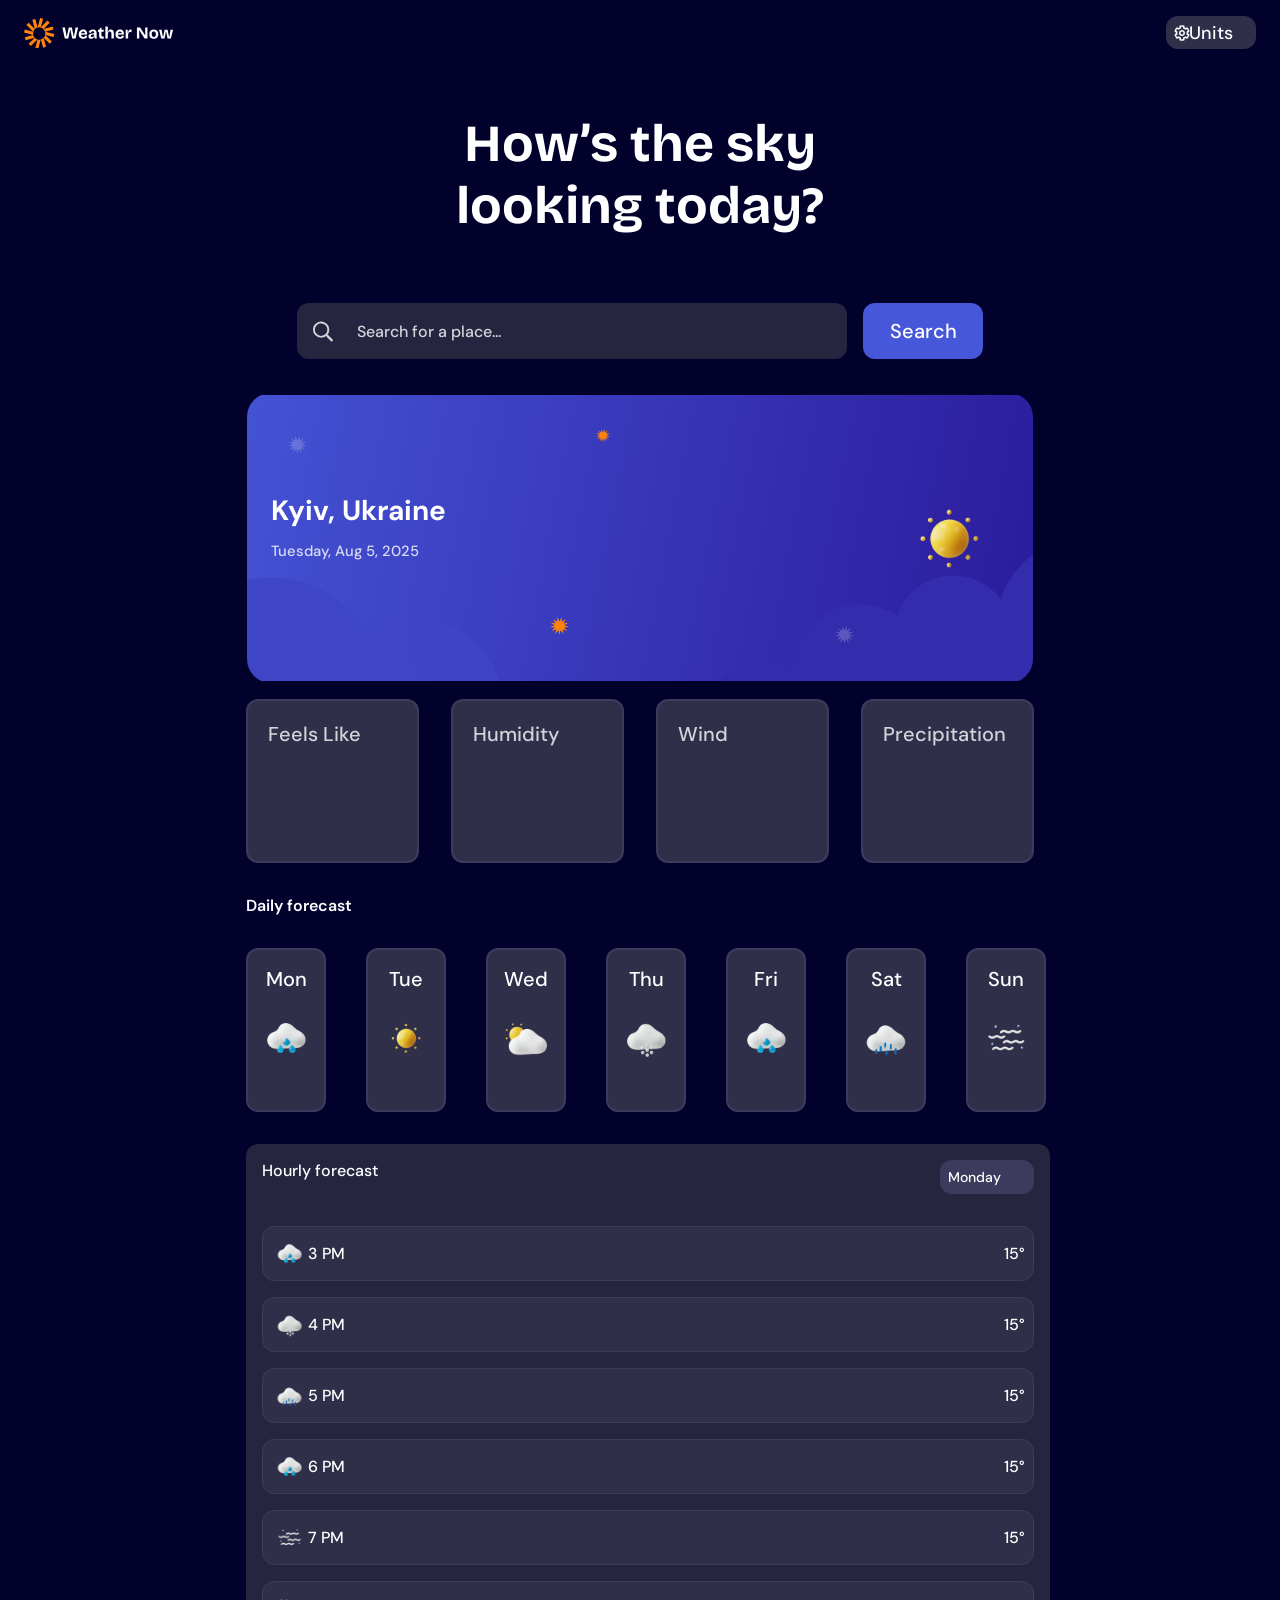
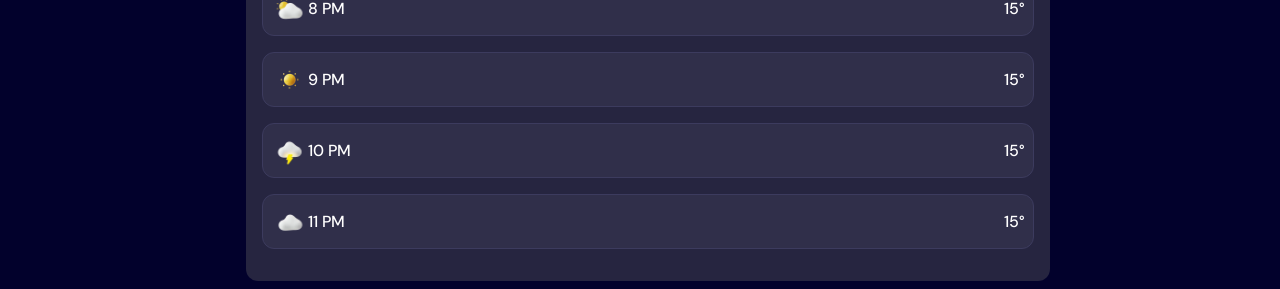
==== page/index.html @ 332381f2 "add weather search for city" ====
<!doctype html>
<html lang="en">
<head>
    <meta charset="UTF-8">
    <meta name="viewport" content="width=device-width, initial-scale=1">
    <title>Weather-app</title>
    <link rel="stylesheet" href="../assets/css/base.css">
</head>
<body>
<header class="header">
    <div class="header_logo"></div>
    <div class="header_units">Units</div>
</header>

<main class="content_form">
    <h1 class="title">How’s the sky looking today?</h1>
    <div class="content_search">
        <form class="search_city" autocomplete="off">
            <input class="content_search-input" type="text" placeholder="Search for a place..." aria-label="Search place" name="input_city">
        <button class="content_search-btn" type="submit" >Search</button>
        </form>
    </div>
</main>
  <div class="layout">
<main class="content">
    <div class="content_main">
        <div class="content_city_date">
            <div class="content_city">Kyiv, Ukraine</div>
            <div class="content_date">Tuesday, Aug 5, 2025</div>
        </div>
        <div class="content_info">
            <div class="content_info-img"></div>
            <div class="content_info-temperature"></div>
        </div>
    </div>
    <section class="content_other_info">
        <div class="content_other_info_feels grid-item">
            <div class="content_other_info-text">Feels Like</div>
            <div class="numbers feels_like"></div>
        </div>
        <div class="content_other_info_humidity grid-item">
            <div class="content_other_info-text">Humidity</div>
            <div class="numbers humidity"></div>
        </div>
        <div class="content_other_info_wind grid-item">
            <div class="content_other_info-text">Wind</div>
            <div class="numbers wind"></div>
        </div>
        <div class="content_other_info_precipitation grid-item">
            <div class="content_other_info-text">Precipitation</div>
            <div class="numbers precipitation"></div>
        </div>
    </section>
    <section class="content_daily_forecast">
        <p class="content_daily_forecast-text">Daily forecast</p>
        <div class="content_daily_forecast-grid">
            <div class="content_daily_forecast-grid-monday grid-item">
                <div class="day">Mon</div>
                <div class="content_daily_forecast-grid-monday-img"></div>
                <div class="content_daily_forecast-temperature">
                    <p class="min_day"></p>
                    <p class="max_day"></p>
                </div>
            </div>
            <div class="content_daily_forecast-grid-tuesday grid-item">
                <div class="day">Tue</div>
                <div class="content_daily_forecast-grid-tuesday-img"></div>
                 <div class="content_daily_forecast-temperature">
                    <p class="min_day"></p>
                    <p class="max_day"></p>
                </div>
            </div>
            <div class="content_daily_forecast-grid-wednesday grid-item">
                <div class="day">Wed</div>
                <div class="content_daily_forecast-grid-wednesday-img"></div>
                 <div class="content_daily_forecast-temperature">
                    <p class="min_day"></p>
                    <p class="max_day"></p>
                </div>
            </div>
            <div class="content_daily_forecast-grid-thursday grid-item">
                 <div class="day">Thu</div>
                <div class="content_daily_forecast-grid-thursday-img"></div>
                 <div class="content_daily_forecast-temperature">
                    <p class="min_day"></p>
                    <p class="max_day"></p>
                </div>
            </div>
            <div class="content_daily_forecast-grid-friday grid-item">
                 <div class="day">Fri</div>
                <div class="content_daily_forecast-grid-friday-img"></div>
                 <div class="content_daily_forecast-temperature">
                    <p class="min_day"></p>
                    <p class="max_day"></p>
                </div>
            </div>
            <div class="content_daily_forecast-grid-saturday grid-item">
                 <div class="day">Sat</div>
                <div class="content_daily_forecast-grid-saturday-img"></div>
                 <div class="content_daily_forecast-temperature">
                    <p class="min_day"></p>
                    <p class="max_day"></p>
                </div>
            </div>
            <div class="content_daily_forecast-grid-sunday grid-item">
                <div class="day">Sun</div>
                <div class="content_daily_forecast-grid-sunday-img"></div>
                 <div class="content_daily_forecast-temperature">
                    <p class="min_day"></p>
                    <p class="max_day"></p>
                </div>
            </div>
        </div>
    </section>
</main>
   <aside class="aside_content">
   <div class="hourly_forecast">
        <div class="hourly_forecast-header">
            <div class="hourly_forecast-header-text">Hourly forecast</div>
            <form>
            <select name="days" class="days_form" aria-label="Choose a day">
                <option>Monday</option>
                <option>Tuesday</option>
                <option>Wednesday</option>
                <option>Thursday</option>
                <option>Friday</option>
                <option>Saturday</option>
                <option>Sunday</option>
            </select>
            </form>
        </div>
        <div class="hourly_forecast-body">
            <div class="hourly_forecast-body-header pm-3">
                <div class="pm_img_hour">
                    <div class="pm-3_img"></div>
                    <p>3 PM</p>
                </div>
                <p>15°</p>
            </div>
             <div class="hourly_forecast-body-header pm-4">
                <div class="pm_img_hour">
                    <div class="pm-4_img"></div>
                    <p>4 PM</p>
                </div>
                <p>15°</p>
            </div>
             <div class="hourly_forecast-body-header pm-5">
                <div class="pm_img_hour">
                    <div class="pm-5_img"></div>
                    <p>5 PM</p>
                </div>
                <p>15°</p>
            </div>
             <div class="hourly_forecast-body-header pm-6">
                <div class="pm_img_hour">
                    <div class="pm-6_img"></div>
                    <p>6 PM</p>
                </div>
                <p>15°</p>
            </div>
             <div class="hourly_forecast-body-header pm-7">
                <div class="pm_img_hour">
                    <div class="pm-7_img"></div>
                    <p>7 PM</p>
                </div>
                <p>15°</p>
            </div>
             <div class="hourly_forecast-body-header pm-8">
                <div class="pm_img_hour">
                    <div class="pm-8_img"></div>
                    <p>8 PM</p>
                </div>
                <p>15°</p>
            </div>
             <div class="hourly_forecast-body-header pm-9">
               <div class="pm_img_hour">
                    <div class="pm-9_img"></div>
                    <p>9 PM</p>
                </div>
                <p>15°</p>
            </div>
             <div class="hourly_forecast-body-header pm-10">
                <div class="pm_img_hour">
                    <div class="pm-10_img"></div>
                    <p>10 PM</p>
                </div>
                <p>15°</p>
            </div>
             <div class="hourly_forecast-body-header pm-11">
                <div class="pm_img_hour">
                    <div class="pm-11_img"></div>
                    <p>11 PM</p>
                </div>
                <p>15°</p>
            </div>
        </div>
    </div>
    </aside>
</div>
<script type="module" src="../assets/js/common.js"></script>
<script type="module" src="../assets/js/weather.js"></script>
</body>
</html>
---- assets/css/base.css ----
/*базові стилі*/
@import "reset.css";
@import "fonts.css";
@import "index.css";
@import "layout.css";

body{
    --neutral-900:#02012C;
    --neutral-800:#262540;
    --neutral-700:#302F4A;
    --neutral-600:#3C3B5E;
    --neutral-300:#ACACB7;
    --neutral-200:#D4D3D9;
    --neutral-0:#FFFFFF;
    --orange:#FF820A;
    --blue-500:#4658D9;
    --blue-700:#2B1B9C;
}
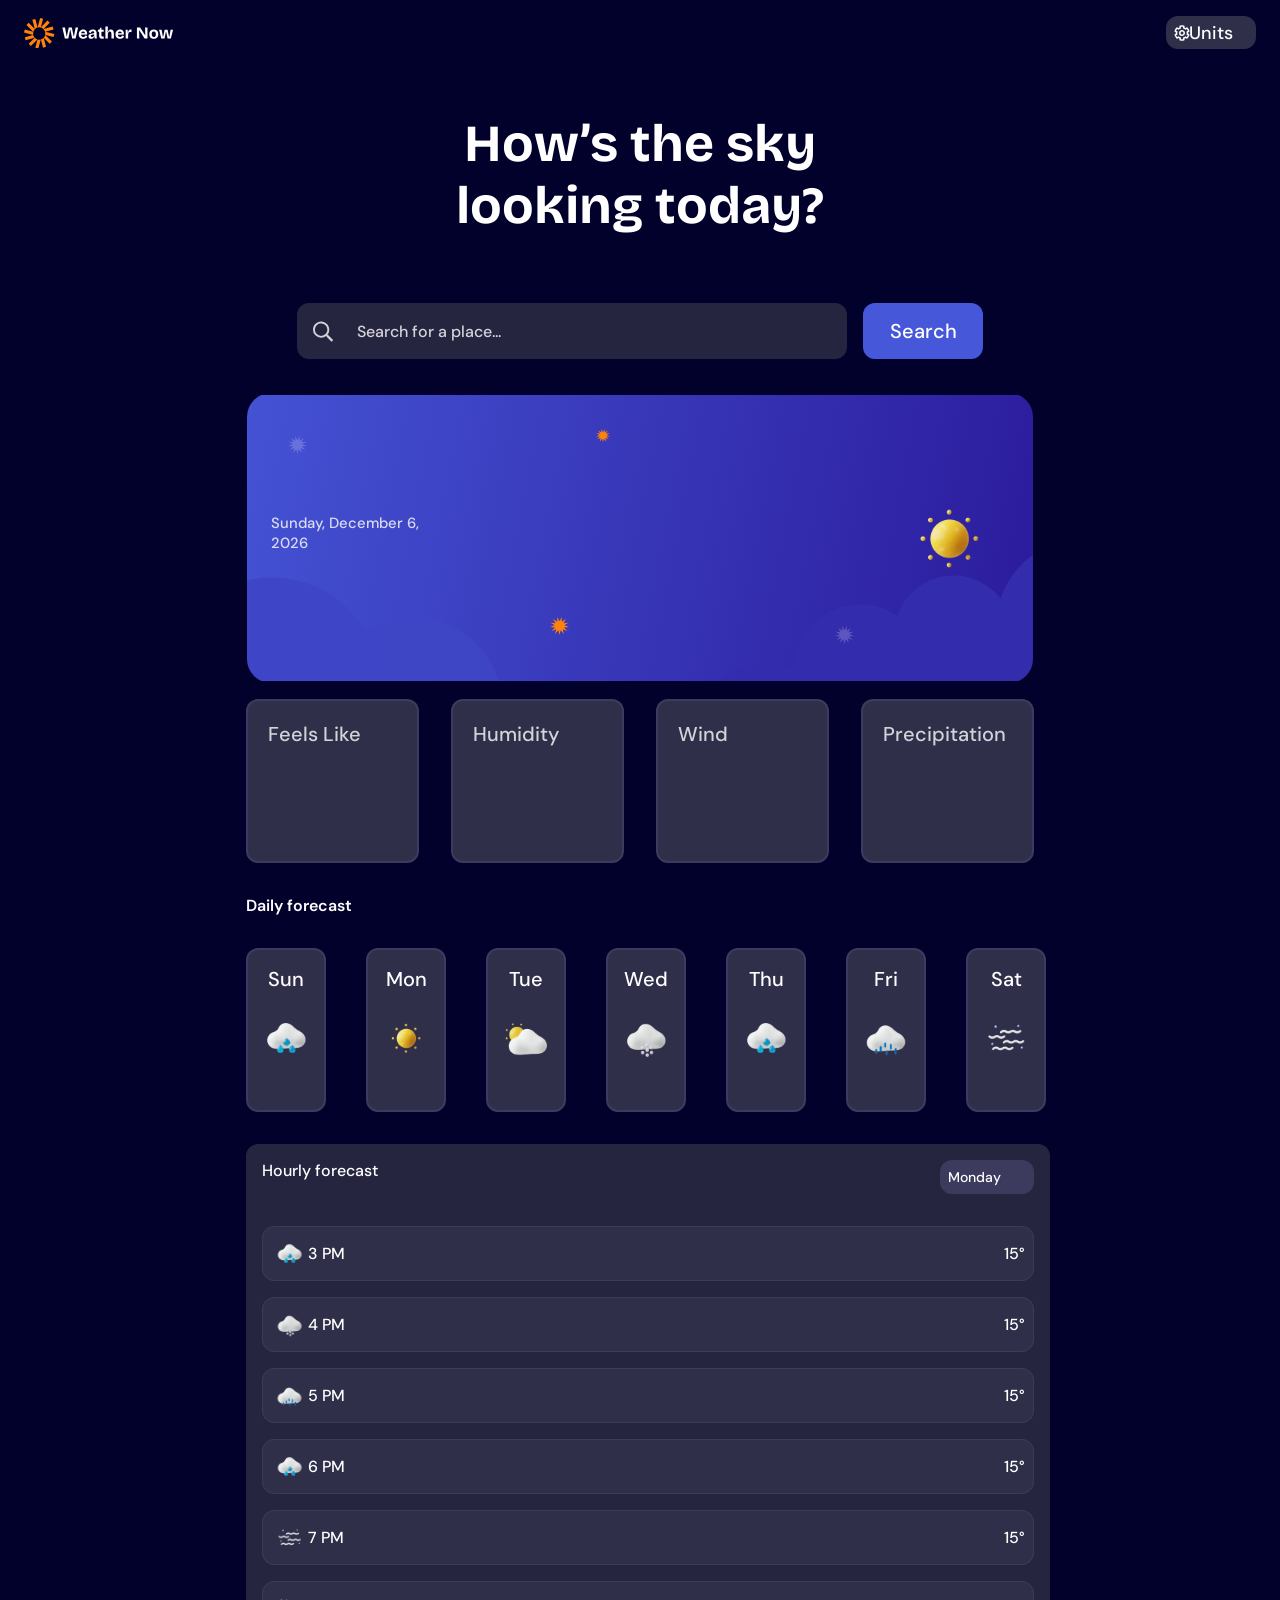
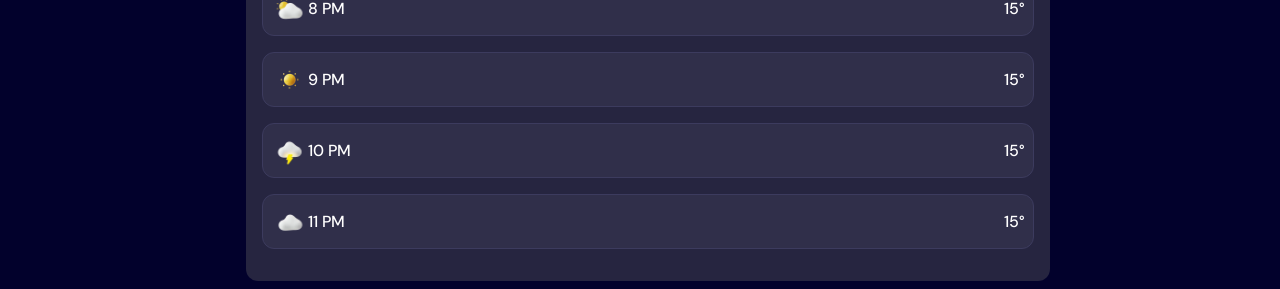
==== commit 0649099e: "added actual day, day of the week,month and year to main div" ====
--- a/page/index.html
+++ b/page/index.html
@@ -25,8 +25,8 @@
 <main class="content">
     <div class="content_main">
         <div class="content_city_date">
-            <div class="content_city">Kyiv, Ukraine</div>
-            <div class="content_date">Tuesday, Aug 5, 2025</div>
+            <div class="content_city"></div>
+            <div class="content_date"></div>
         </div>
         <div class="content_info">
             <div class="content_info-img"></div>
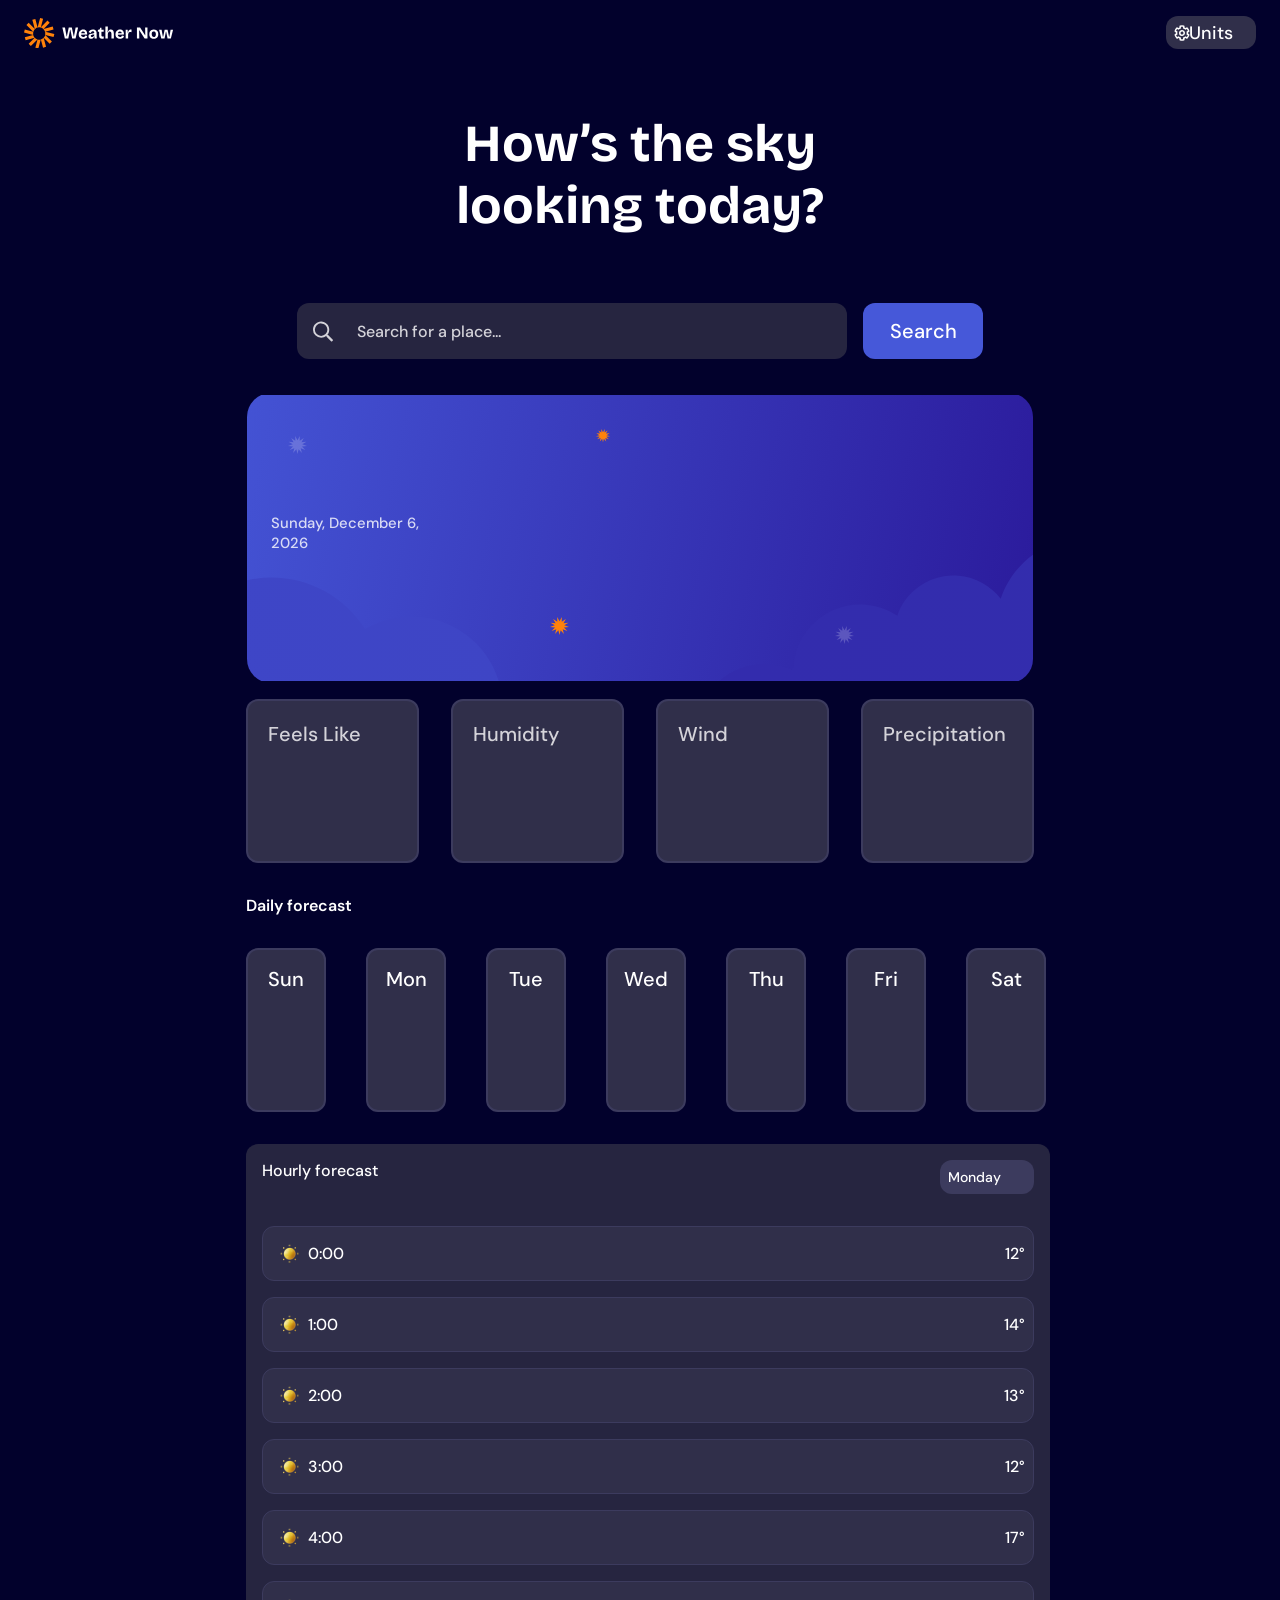
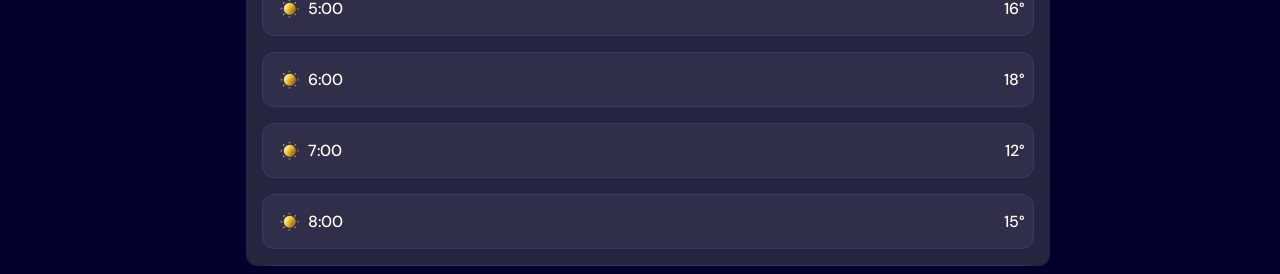
==== commit 1f9d041d: "added weather img dependence to api data and added today hourly forecast" ====
--- a/page/index.html
+++ b/page/index.html
@@ -55,40 +55,40 @@
         <p class="content_daily_forecast-text">Daily forecast</p>
         <div class="content_daily_forecast-grid">
             <div class="content_daily_forecast-grid-monday grid-item">
-                <div class="day">Mon</div>
-                <div class="content_daily_forecast-grid-monday-img"></div>
+                <div class="day"></div>
+                <div class="content_daily_forecast-grid-img"></div>
                 <div class="content_daily_forecast-temperature">
                     <p class="min_day"></p>
                     <p class="max_day"></p>
                 </div>
             </div>
             <div class="content_daily_forecast-grid-tuesday grid-item">
-                <div class="day">Tue</div>
-                <div class="content_daily_forecast-grid-tuesday-img"></div>
+                <div class="day"></div>
+                <div class="content_daily_forecast-grid-img"></div>
                  <div class="content_daily_forecast-temperature">
                     <p class="min_day"></p>
                     <p class="max_day"></p>
                 </div>
             </div>
             <div class="content_daily_forecast-grid-wednesday grid-item">
-                <div class="day">Wed</div>
-                <div class="content_daily_forecast-grid-wednesday-img"></div>
+                <div class="day"></div>
+                <div class="content_daily_forecast-grid-img"></div>
                  <div class="content_daily_forecast-temperature">
                     <p class="min_day"></p>
                     <p class="max_day"></p>
                 </div>
             </div>
             <div class="content_daily_forecast-grid-thursday grid-item">
-                 <div class="day">Thu</div>
-                <div class="content_daily_forecast-grid-thursday-img"></div>
+                 <div class="day"></div>
+                <div class="content_daily_forecast-grid-img"></div>
                  <div class="content_daily_forecast-temperature">
                     <p class="min_day"></p>
                     <p class="max_day"></p>
                 </div>
             </div>
             <div class="content_daily_forecast-grid-friday grid-item">
-                 <div class="day">Fri</div>
-                <div class="content_daily_forecast-grid-friday-img"></div>
+                 <div class="day"></div>
+                <div class="content_daily_forecast-grid-img"></div>
                  <div class="content_daily_forecast-temperature">
                     <p class="min_day"></p>
                     <p class="max_day"></p>
@@ -96,7 +96,7 @@
             </div>
             <div class="content_daily_forecast-grid-saturday grid-item">
                  <div class="day">Sat</div>
-                <div class="content_daily_forecast-grid-saturday-img"></div>
+                <div class="content_daily_forecast-grid-img"></div>
                  <div class="content_daily_forecast-temperature">
                     <p class="min_day"></p>
                     <p class="max_day"></p>
@@ -104,7 +104,7 @@
             </div>
             <div class="content_daily_forecast-grid-sunday grid-item">
                 <div class="day">Sun</div>
-                <div class="content_daily_forecast-grid-sunday-img"></div>
+                <div class="content_daily_forecast-grid-img"></div>
                  <div class="content_daily_forecast-temperature">
                     <p class="min_day"></p>
                     <p class="max_day"></p>
@@ -129,71 +129,7 @@
             </select>
             </form>
         </div>
-        <div class="hourly_forecast-body">
-            <div class="hourly_forecast-body-header pm-3">
-                <div class="pm_img_hour">
-                    <div class="pm-3_img"></div>
-                    <p>3 PM</p>
-                </div>
-                <p>15°</p>
-            </div>
-             <div class="hourly_forecast-body-header pm-4">
-                <div class="pm_img_hour">
-                    <div class="pm-4_img"></div>
-                    <p>4 PM</p>
-                </div>
-                <p>15°</p>
-            </div>
-             <div class="hourly_forecast-body-header pm-5">
-                <div class="pm_img_hour">
-                    <div class="pm-5_img"></div>
-                    <p>5 PM</p>
-                </div>
-                <p>15°</p>
-            </div>
-             <div class="hourly_forecast-body-header pm-6">
-                <div class="pm_img_hour">
-                    <div class="pm-6_img"></div>
-                    <p>6 PM</p>
-                </div>
-                <p>15°</p>
-            </div>
-             <div class="hourly_forecast-body-header pm-7">
-                <div class="pm_img_hour">
-                    <div class="pm-7_img"></div>
-                    <p>7 PM</p>
-                </div>
-                <p>15°</p>
-            </div>
-             <div class="hourly_forecast-body-header pm-8">
-                <div class="pm_img_hour">
-                    <div class="pm-8_img"></div>
-                    <p>8 PM</p>
-                </div>
-                <p>15°</p>
-            </div>
-             <div class="hourly_forecast-body-header pm-9">
-               <div class="pm_img_hour">
-                    <div class="pm-9_img"></div>
-                    <p>9 PM</p>
-                </div>
-                <p>15°</p>
-            </div>
-             <div class="hourly_forecast-body-header pm-10">
-                <div class="pm_img_hour">
-                    <div class="pm-10_img"></div>
-                    <p>10 PM</p>
-                </div>
-                <p>15°</p>
-            </div>
-             <div class="hourly_forecast-body-header pm-11">
-                <div class="pm_img_hour">
-                    <div class="pm-11_img"></div>
-                    <p>11 PM</p>
-                </div>
-                <p>15°</p>
-            </div>
-        </div>
+        <div class="hourly_forecast-body"></div>
     </div>
     </aside>
 </div>
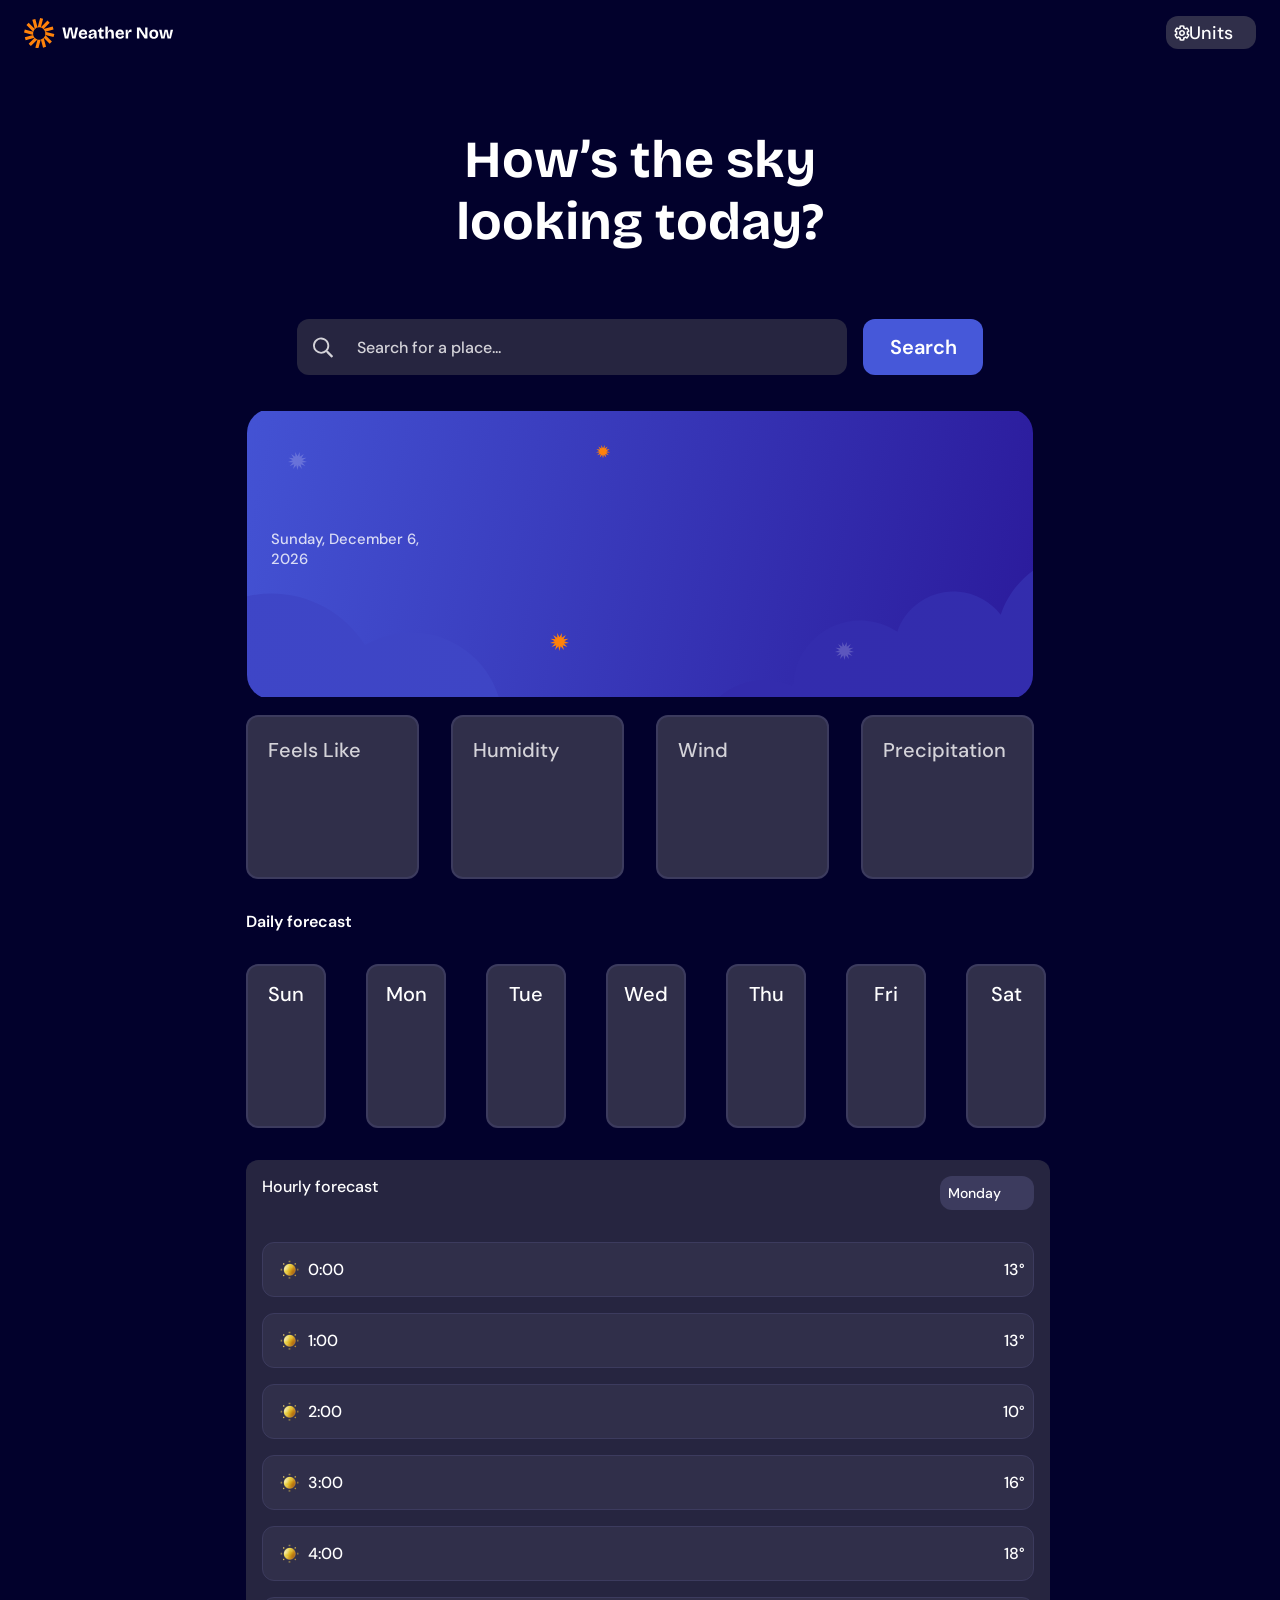
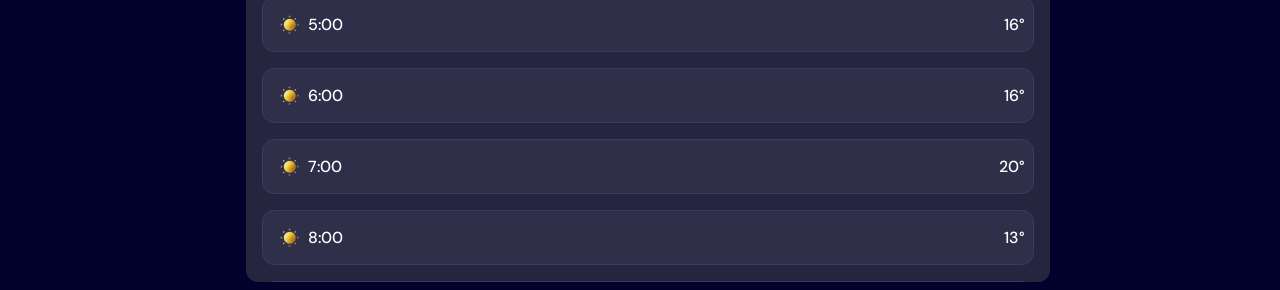
==== commit 515856f4: "add UI for errors with APIs" ====
--- a/page/index.html
+++ b/page/index.html
@@ -11,16 +11,26 @@
     <div class="header_logo"></div>
     <div class="header_units">Units</div>
 </header>
+<div class="error_api_parent">
+<div class="error_api">
+    <img src="../assets/images/icon-error.svg" alt="Error with API" class="error_api_img">
+    <h2 class="text_preset_2 error_api_h">Something went wrong</h2>
+    <p class="text_preset_5 error_api_p">We couldn’t connect to the server (API error). Please try again in a few moments.</p>
+    <button class="error_api_btn" type="submit"><img src="../assets/images/icon-retry.svg" alt="icon retry">Retry</button>
+</div>
+    </div>
+
 
 <main class="content_form">
     <h1 class="title">How’s the sky looking today?</h1>
     <div class="content_search">
         <form class="search_city" autocomplete="off">
             <input class="content_search-input" type="text" placeholder="Search for a place..." aria-label="Search place" name="input_city">
-        <button class="content_search-btn" type="submit" >Search</button>
+        <button class="content_search-btn text_preset_5" type="submit" >Search</button>
         </form>
     </div>
 </main>
+<div class="error_found">No search result found!</div>
   <div class="layout">
 <main class="content">
     <div class="content_main">
@@ -55,7 +65,7 @@
         <p class="content_daily_forecast-text">Daily forecast</p>
         <div class="content_daily_forecast-grid">
             <div class="content_daily_forecast-grid-monday grid-item">
-                <div class="day"></div>
+                <div class="day text_preset_5"></div>
                 <div class="content_daily_forecast-grid-img"></div>
                 <div class="content_daily_forecast-temperature">
                     <p class="min_day"></p>
@@ -63,7 +73,7 @@
                 </div>
             </div>
             <div class="content_daily_forecast-grid-tuesday grid-item">
-                <div class="day"></div>
+                <div class="day text_preset_5"></div>
                 <div class="content_daily_forecast-grid-img"></div>
                  <div class="content_daily_forecast-temperature">
                     <p class="min_day"></p>
@@ -71,7 +81,7 @@
                 </div>
             </div>
             <div class="content_daily_forecast-grid-wednesday grid-item">
-                <div class="day"></div>
+                <div class="day text_preset_5"></div>
                 <div class="content_daily_forecast-grid-img"></div>
                  <div class="content_daily_forecast-temperature">
                     <p class="min_day"></p>
@@ -79,7 +89,7 @@
                 </div>
             </div>
             <div class="content_daily_forecast-grid-thursday grid-item">
-                 <div class="day"></div>
+                 <div class="day text_preset_5"></div>
                 <div class="content_daily_forecast-grid-img"></div>
                  <div class="content_daily_forecast-temperature">
                     <p class="min_day"></p>
@@ -87,7 +97,7 @@
                 </div>
             </div>
             <div class="content_daily_forecast-grid-friday grid-item">
-                 <div class="day"></div>
+                 <div class="day text_preset_5"></div>
                 <div class="content_daily_forecast-grid-img"></div>
                  <div class="content_daily_forecast-temperature">
                     <p class="min_day"></p>
@@ -95,7 +105,7 @@
                 </div>
             </div>
             <div class="content_daily_forecast-grid-saturday grid-item">
-                 <div class="day">Sat</div>
+                 <div class="day text_preset_5">Sat</div>
                 <div class="content_daily_forecast-grid-img"></div>
                  <div class="content_daily_forecast-temperature">
                     <p class="min_day"></p>
@@ -103,7 +113,7 @@
                 </div>
             </div>
             <div class="content_daily_forecast-grid-sunday grid-item">
-                <div class="day">Sun</div>
+                <div class="day text_preset_5">Sun</div>
                 <div class="content_daily_forecast-grid-img"></div>
                  <div class="content_daily_forecast-temperature">
                     <p class="min_day"></p>
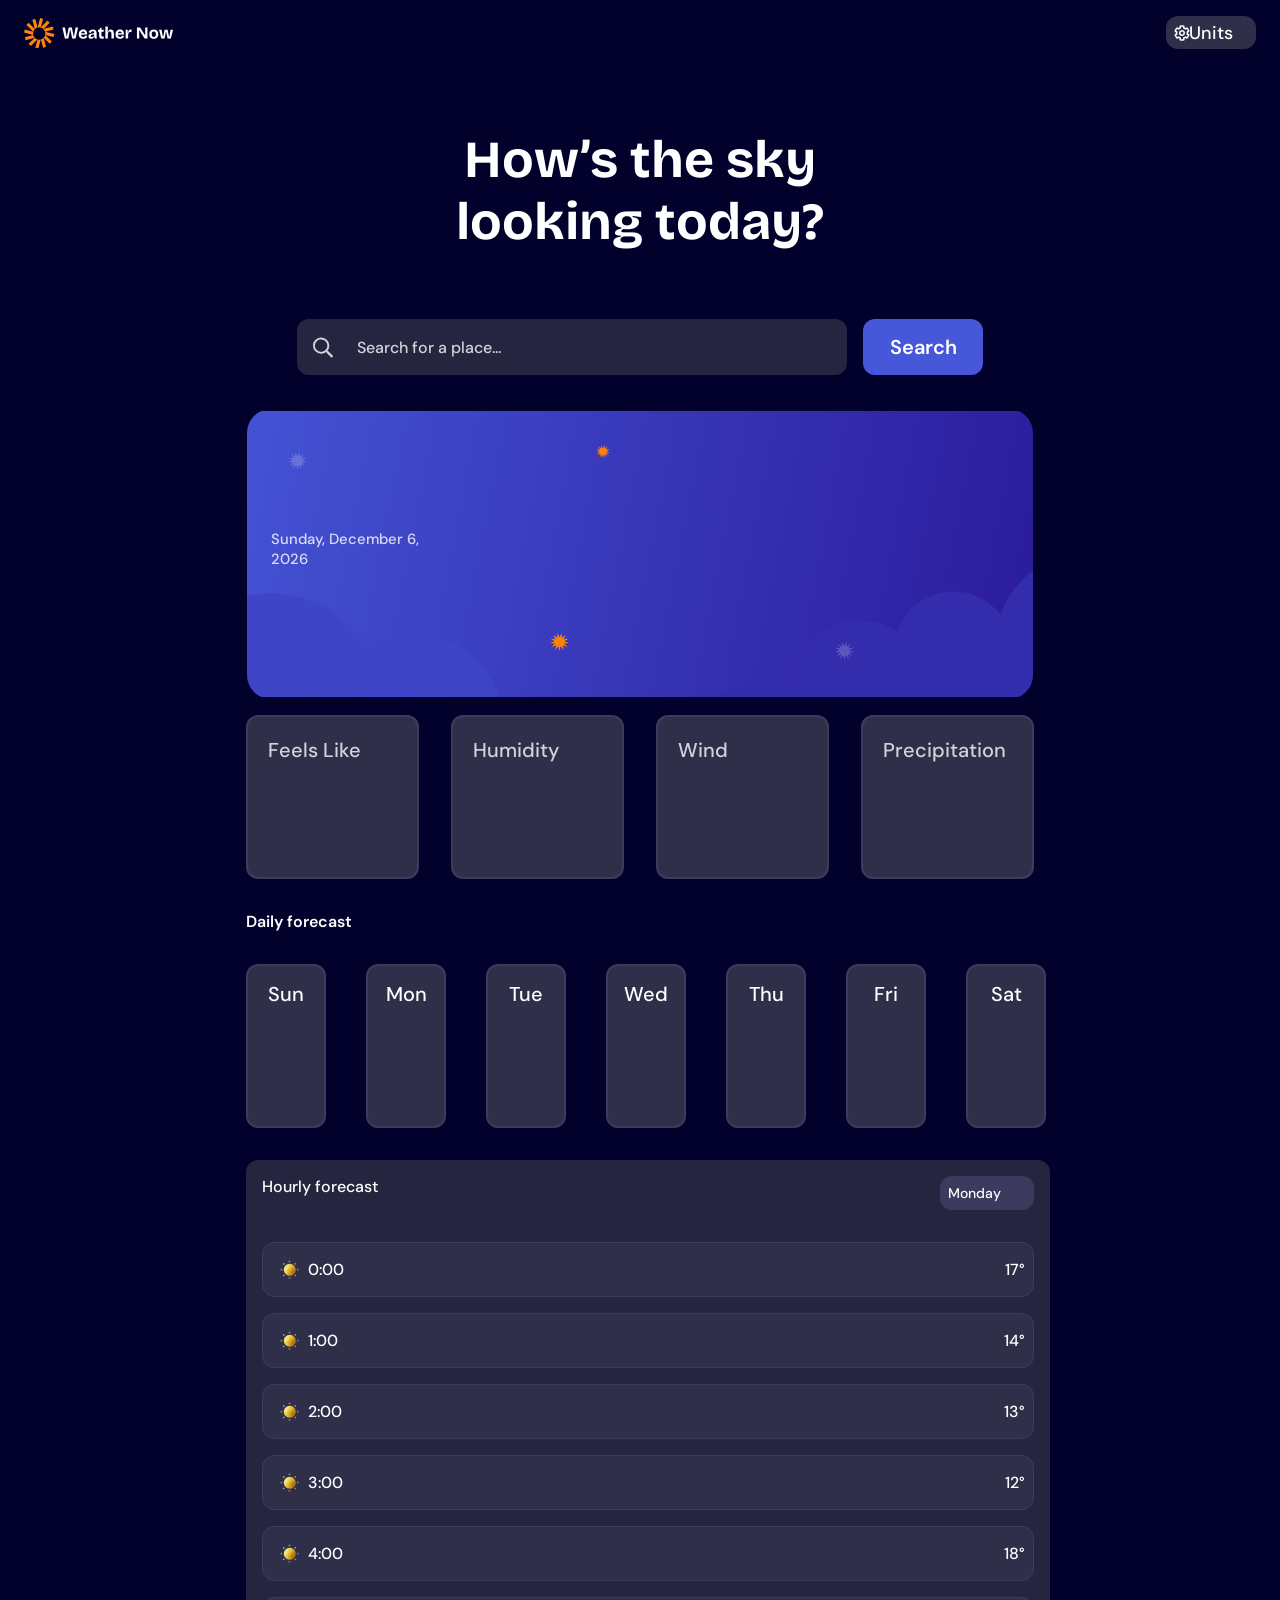
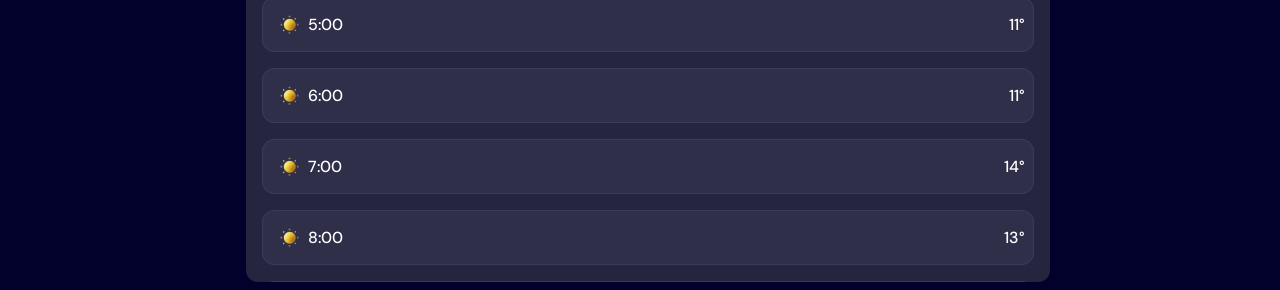
==== commit c15c0c0d: "added UI for loading API" ====
--- a/page/index.html
+++ b/page/index.html
@@ -33,8 +33,13 @@
 <div class="error_found">No search result found!</div>
   <div class="layout">
 <main class="content">
+
     <div class="content_main">
-        <div class="content_city_date">
+        <div id="loader-overlay" class="loader-overlay hidden">
+  <img src="../assets/images/icon-loading.svg" alt="Loading..." class="loader-icon">
+   <p>Loading...</p>
+</div>
+        <div class="content_city_date ">
             <div class="content_city"></div>
             <div class="content_date"></div>
         </div>
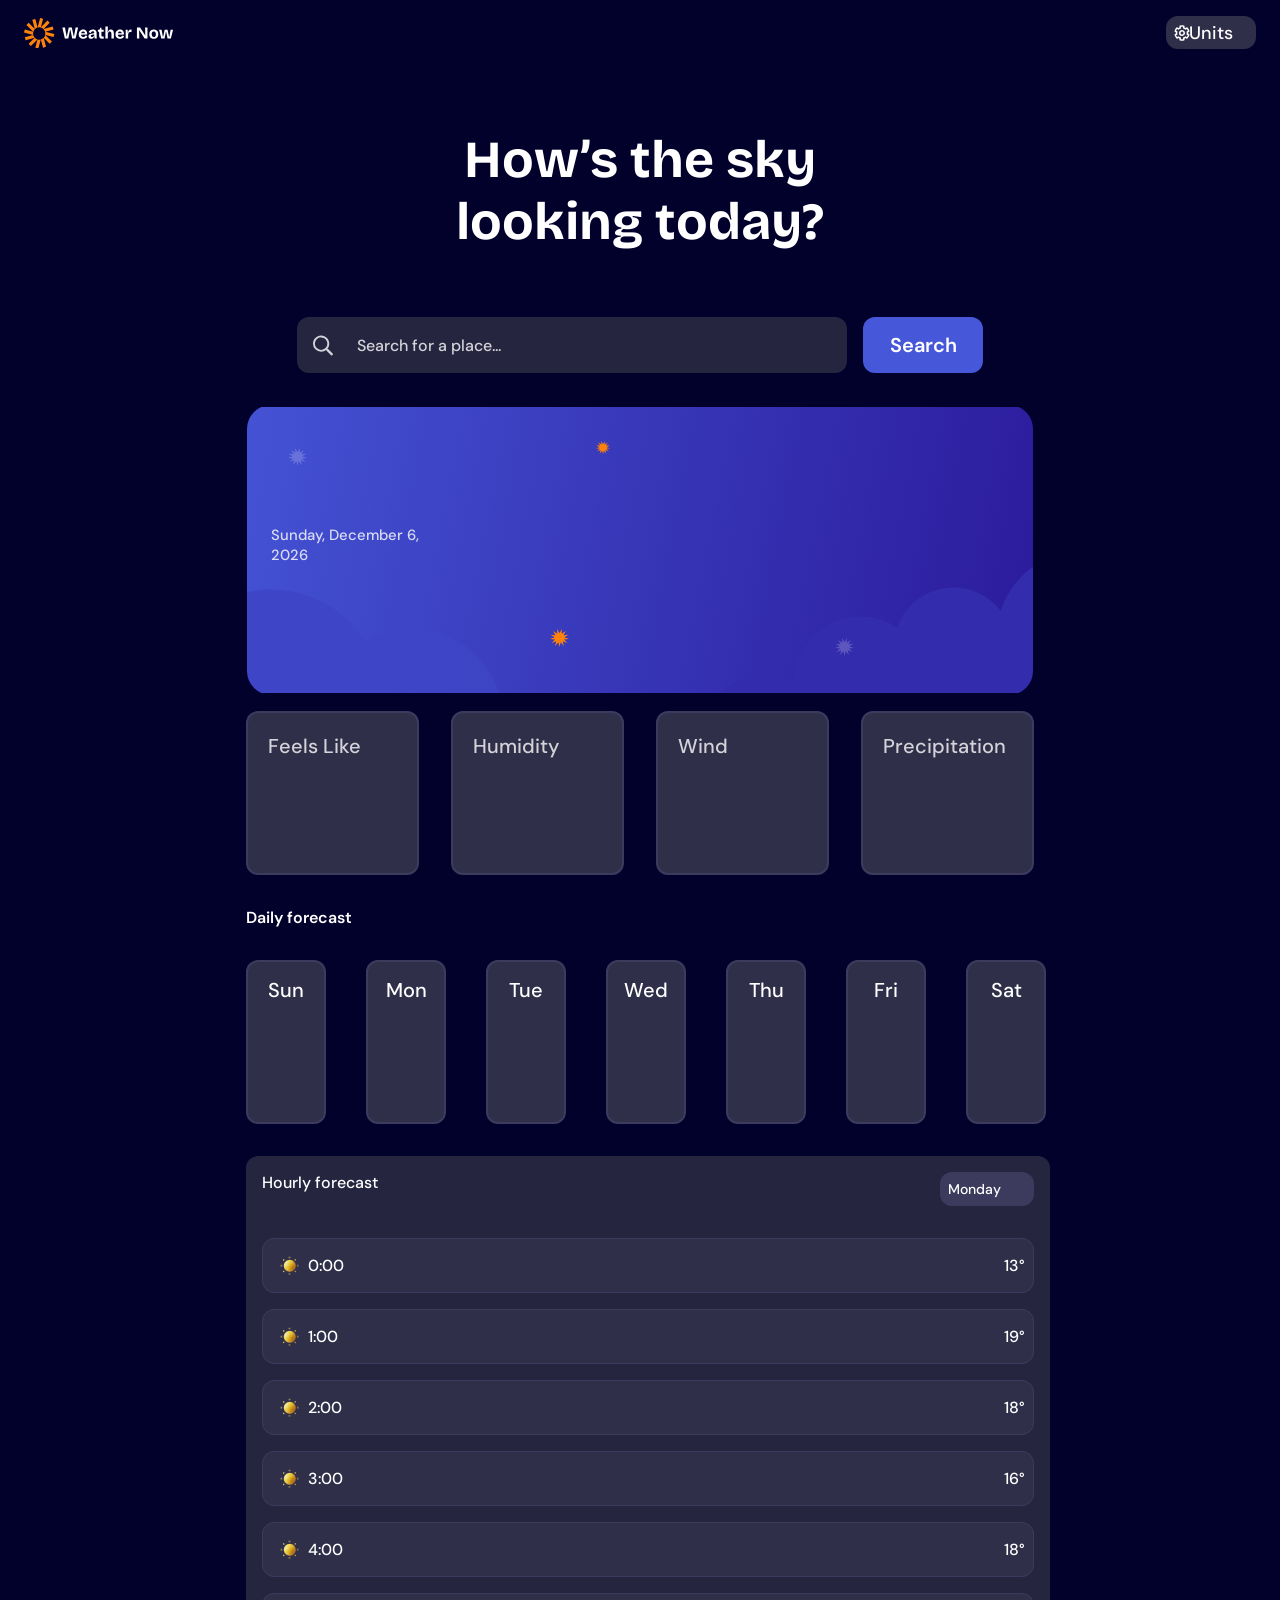
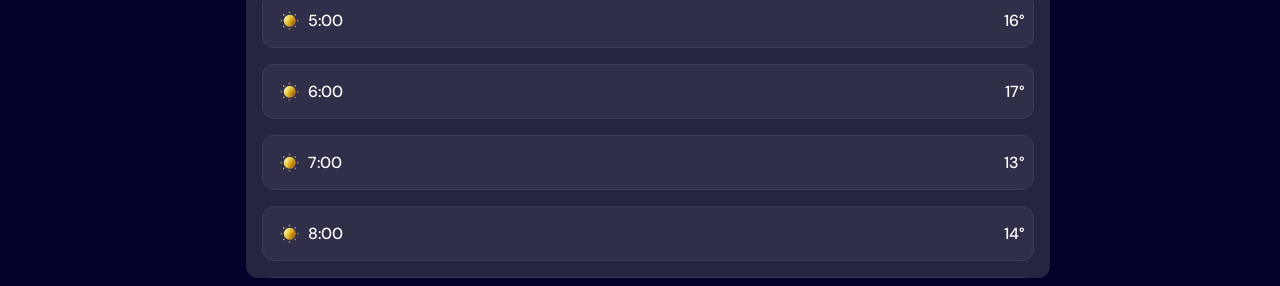
==== commit b9b845fa: "added help when searching for a city in input" ====
--- a/page/index.html
+++ b/page/index.html
@@ -21,16 +21,21 @@
     </div>
 
 
+<h1 class="title">How’s the sky looking today?</h1>
 <main class="content_form">
-    <h1 class="title">How’s the sky looking today?</h1>
     <div class="content_search">
         <form class="search_city" autocomplete="off">
-            <input class="content_search-input" type="text" placeholder="Search for a place..." aria-label="Search place" name="input_city">
-        <button class="content_search-btn text_preset_5" type="submit" >Search</button>
+            <div class="search-input-wrapper">
+                <input class="content_search-input" type="text" placeholder="Search for a place..." aria-label="Search place" name="input_city">
+                <div class="search_suggestions hidden"></div>
+            </div>
+            <button class="content_search-btn text_preset_5" type="submit" >Search</button>
         </form>
     </div>
+
+<div class="error_found">No search result found!</div>
 </main>
-<div class="error_found">No search result found!</div>
+
   <div class="layout">
 <main class="content">
 
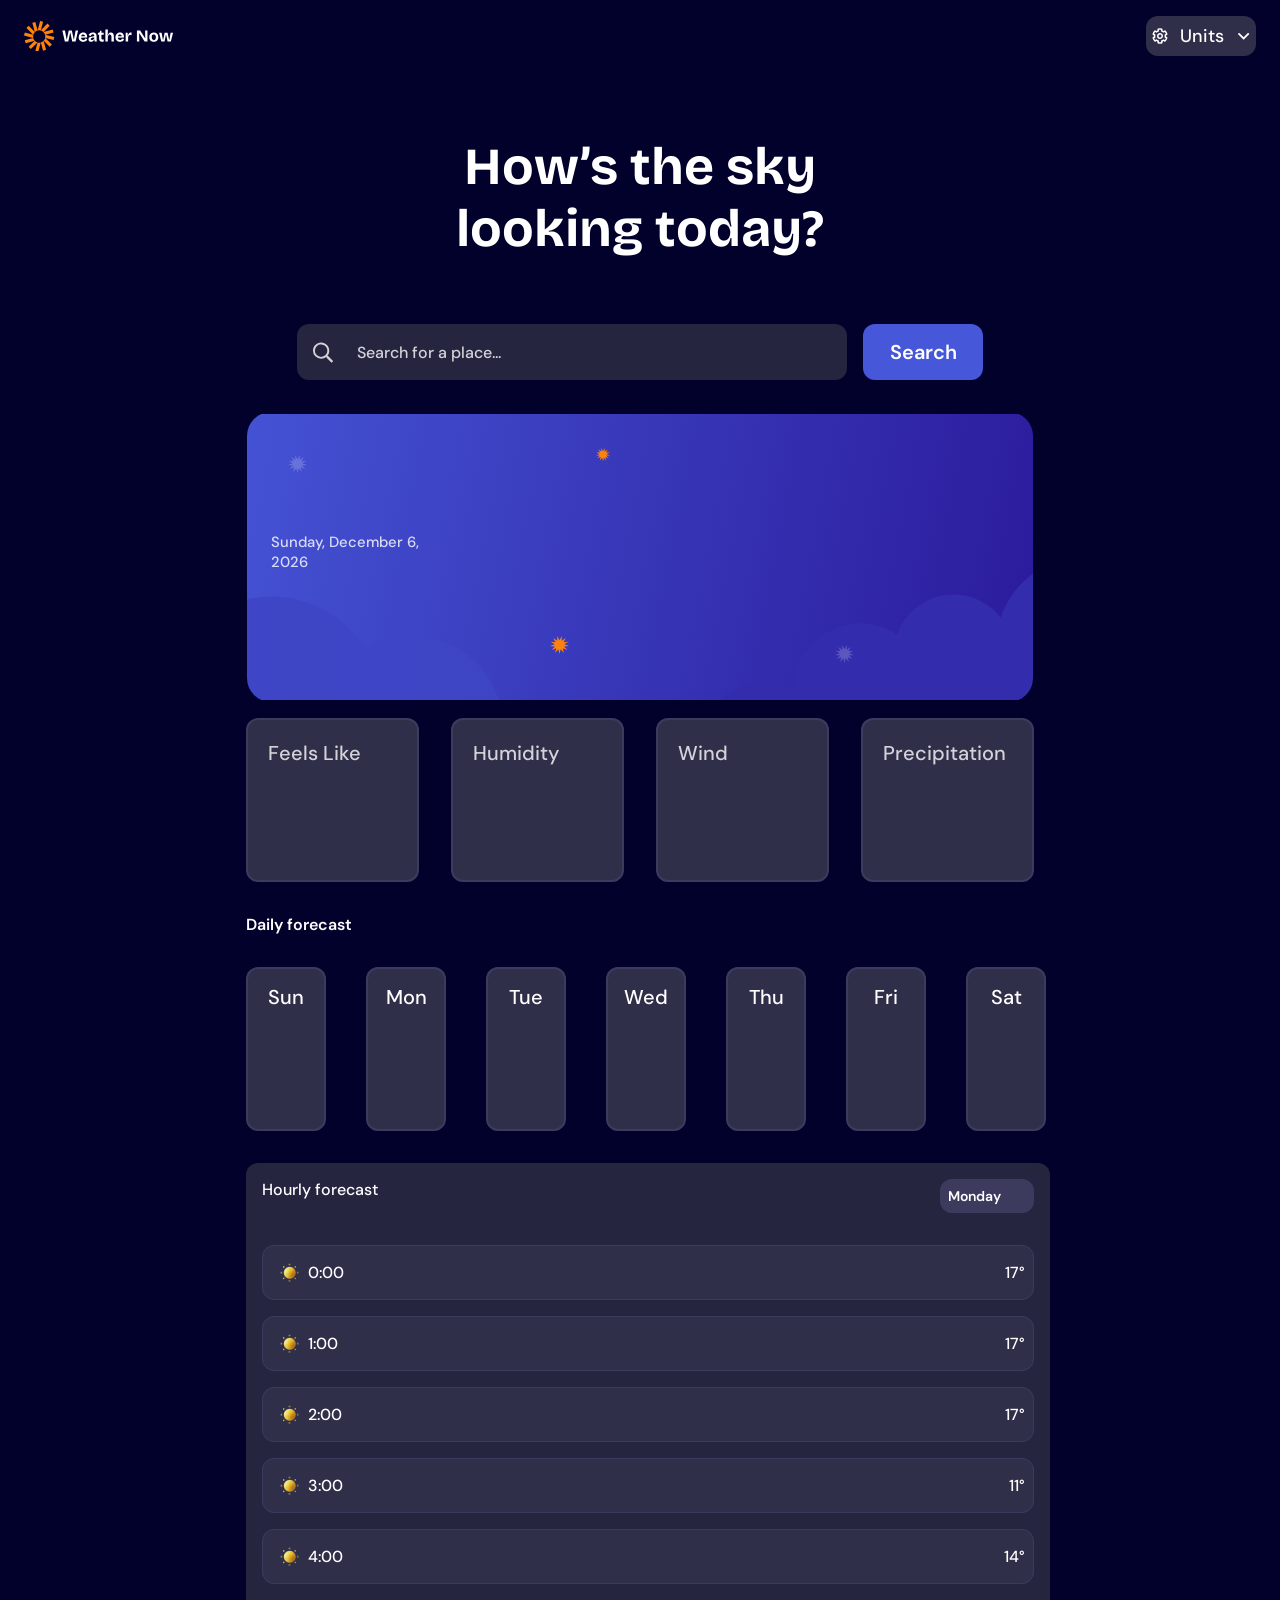
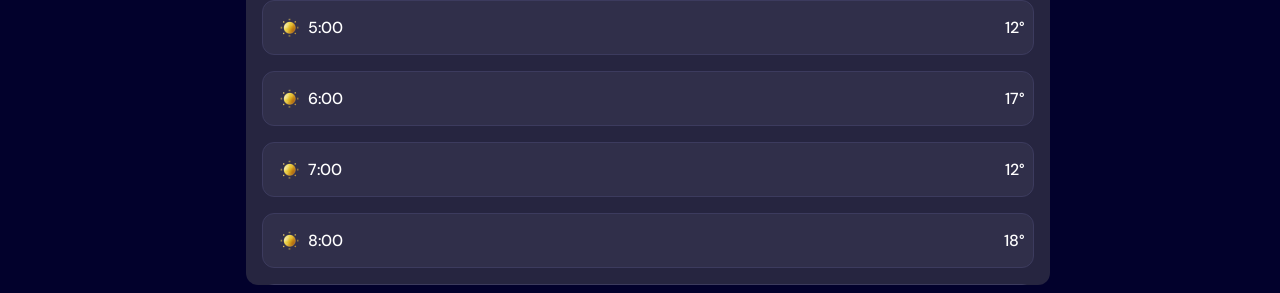
==== commit 63cb49cf: "added drop-down а for choiceÑts of measurement" ====
--- a/page/index.html
+++ b/page/index.html
@@ -7,10 +7,42 @@
     <link rel="stylesheet" href="../assets/css/base.css">
 </head>
 <body>
+
 <header class="header">
     <div class="header_logo"></div>
-    <div class="header_units">Units</div>
+    <div class="units">
+        <div class="header_units">
+            <img src="../assets/images/icon-units.svg" alt="icon-dropdown"> Units
+            <img src="../assets/images/icon-dropdown.svg" alt="icon-dropdown">
+        </div>
+        <div class="units_block hidden">
+            <button class="units_button-switch">Switch to Imperial</button>
+
+            <div class="units-group">
+                <p class="units_p">Temperature</p>
+                <button data-unit-type="temperature" data-unit-value="celsius" class="unit-option active">Celsius (°C)</button>
+                <button data-unit-type="temperature" data-unit-value="fahrenheit" class="unit-option">Fahrenheit (°F)</button>
+            </div>
+
+            <hr class="units_hr">
+
+            <div class="units-group">
+                <p class="units_p">Wind Speed</p>
+                <button data-unit-type="wind" data-unit-value="kmh" class="unit-option active">km/h</button>
+                <button data-unit-type="wind" data-unit-value="mph" class="unit-option">mph</button>
+            </div>
+
+            <hr class="units_hr">
+
+            <div class="units-group">
+                <p class="units_p">Precipitation</p>
+                <button data-unit-type="precipitation" data-unit-value="mm" class="unit-option active">Millimeters (mm)</button>
+                <button data-unit-type="precipitation" data-unit-value="in" class="unit-option">Inches (in)</button>
+            </div>
+        </div>
+    </div>
 </header>
+
 <div class="error_api_parent">
 <div class="error_api">
     <img src="../assets/images/icon-error.svg" alt="Error with API" class="error_api_img">
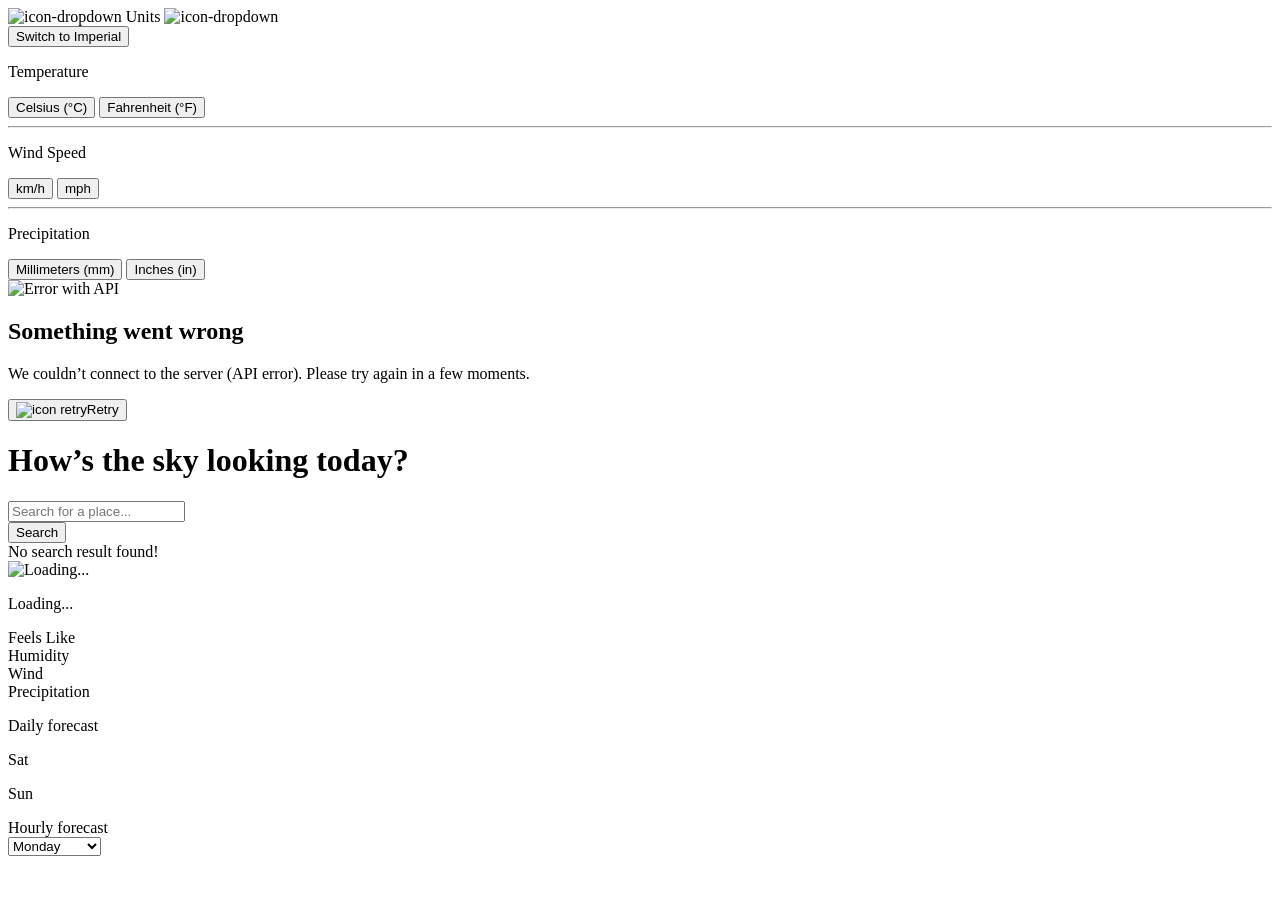
==== commit 11aedcf0: "added full path of files" ====
--- a/page/index.html
+++ b/page/index.html
@@ -4,7 +4,7 @@
     <meta charset="UTF-8">
     <meta name="viewport" content="width=device-width, initial-scale=1">
     <title>Weather-app</title>
-    <link rel="stylesheet" href="../assets/css/base.css">
+    <link rel="stylesheet" href="/weather-app/assets/css/base.css">
 </head>
 <body>
 
@@ -12,8 +12,8 @@
     <div class="header_logo"></div>
     <div class="units">
         <div class="header_units">
-            <img src="../assets/images/icon-units.svg" alt="icon-dropdown"> Units
-            <img src="../assets/images/icon-dropdown.svg" alt="icon-dropdown">
+            <img src="/weather-app/assets/images/icon-units.svg" alt="icon-dropdown"> Units
+            <img src="/weather-app/assets/images/icon-dropdown.svg" alt="icon-dropdown">
         </div>
         <div class="units_block hidden">
             <button class="units_button-switch">Switch to Imperial</button>
@@ -45,10 +45,10 @@
 
 <div class="error_api_parent">
 <div class="error_api">
-    <img src="../assets/images/icon-error.svg" alt="Error with API" class="error_api_img">
+    <img src="/weather-app/assets/images/icon-error.svg" alt="Error with API" class="error_api_img">
     <h2 class="text_preset_2 error_api_h">Something went wrong</h2>
     <p class="text_preset_5 error_api_p">We couldn’t connect to the server (API error). Please try again in a few moments.</p>
-    <button class="error_api_btn" type="submit"><img src="../assets/images/icon-retry.svg" alt="icon retry">Retry</button>
+    <button class="error_api_btn" type="submit"><img src="/weather-app/assets/images/icon-retry.svg" alt="icon retry">Retry</button>
 </div>
     </div>
 
@@ -73,7 +73,7 @@
 
     <div class="content_main">
         <div id="loader-overlay" class="loader-overlay hidden">
-  <img src="../assets/images/icon-loading.svg" alt="Loading..." class="loader-icon">
+  <img src="/weather-app/assets/images/icon-loading.svg" alt="Loading..." class="loader-icon">
    <p>Loading...</p>
 </div>
         <div class="content_city_date ">
@@ -185,7 +185,7 @@
     </div>
     </aside>
 </div>
-<script type="module" src="../assets/js/common.js"></script>
-<script type="module" src="../assets/js/weather.js"></script>
+<script type="module" src="/weather-app/assets/js/common.js"></script>
+<script type="module" src="/weather-app/assets/js/weather.js"></script>
 </body>
 </html>
